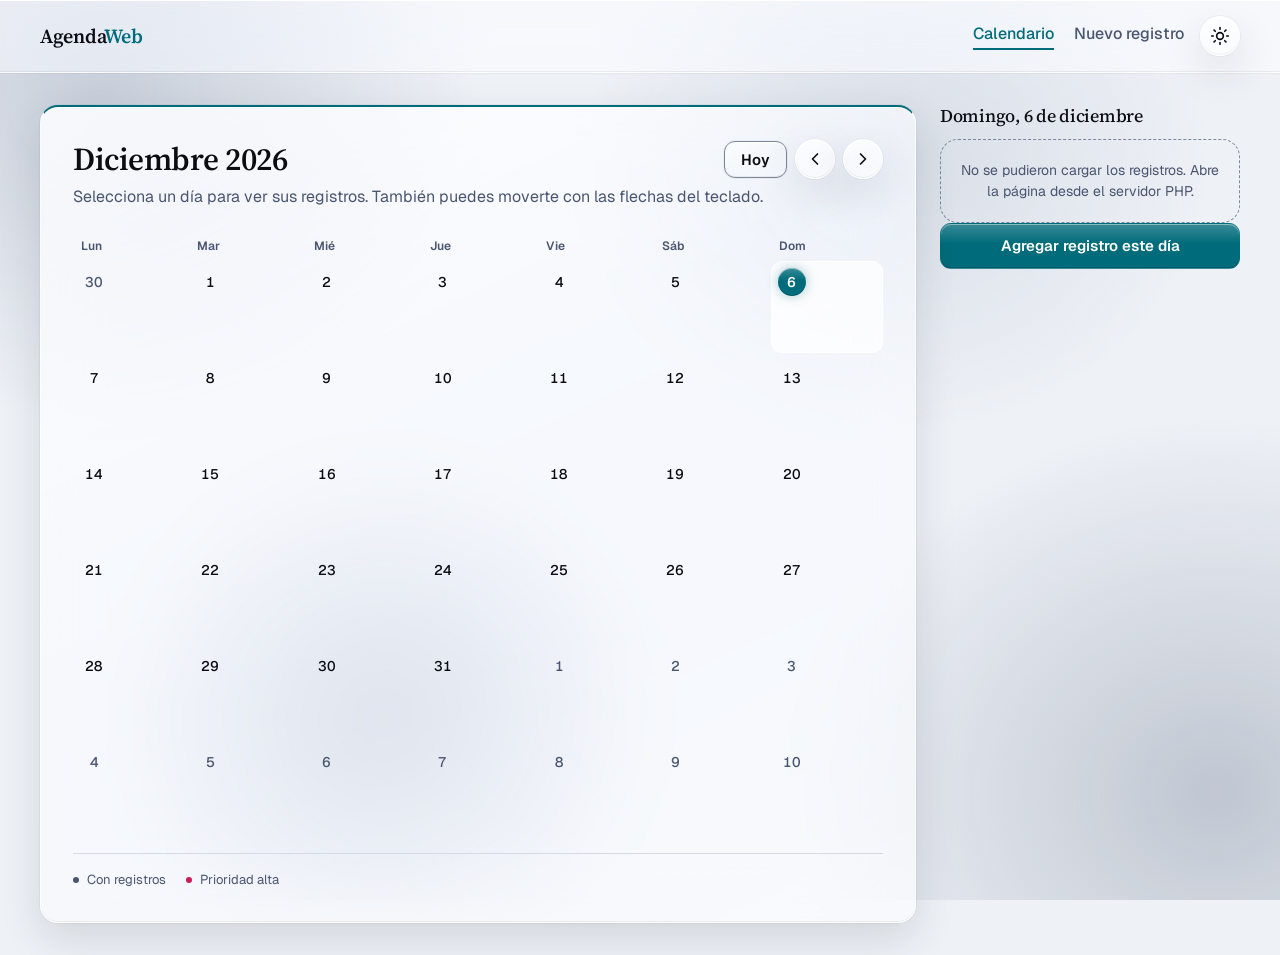
==== calendario.html @ ce6a3d3b "AgendaWeb: agenda de eventos y citas con PHP y MySQL - Formulario de registro con validación en el s" ====
<!DOCTYPE html>
<html lang="es">
<head>
  <meta charset="UTF-8">
  <meta name="viewport" content="width=device-width, initial-scale=1">
  <title>AgendaWeb · Calendario</title>

  <link rel="preconnect" href="https://fonts.googleapis.com">
  <link rel="preconnect" href="https://fonts.gstatic.com" crossorigin>
  <link href="https://fonts.googleapis.com/css2?family=Geist:wght@400;500;600&family=Source+Serif+4:opsz,wght@8..60,500;8..60,600&display=swap" rel="stylesheet">

  <link rel="stylesheet" href="css/styles.css">

  <!-- Aplica el tema guardado antes de pintar, para evitar un parpadeo -->
  <script>
    (function () {
      var tema = null;
      try { tema = localStorage.getItem("tema"); } catch (e) {}
      if (!tema) tema = matchMedia("(prefers-color-scheme: light)").matches ? "claro" : "oscuro";
      document.documentElement.dataset.tema = tema;
    })();
  </script>
  <script src="js/tema.js" defer></script>
  <script src="js/registros.js" defer></script>
  <script src="js/calendario.js" defer></script>
</head>
<body>

  <header class="barra">
    <a href="index.html" class="marca">Agenda<span>Web</span></a>
    <nav class="barra__nav">
      <a href="calendario.html" class="enlace enlace--activo" aria-current="page">Calendario</a>
      <a href="index.html" class="enlace">Nuevo registro</a>
    </nav>
    <button type="button" class="boton boton--icono" id="boton-tema"
            aria-label="Cambiar a modo claro" hidden>
      <svg class="icono-luna" viewBox="0 0 24 24" fill="none" stroke="currentColor"
           stroke-width="2" stroke-linecap="round" stroke-linejoin="round" aria-hidden="true">
        <path d="M21 12.8A9 9 0 1 1 11.2 3a7 7 0 0 0 9.8 9.8z"/>
      </svg>
      <svg class="icono-sol" viewBox="0 0 24 24" fill="none" stroke="currentColor"
           stroke-width="2" stroke-linecap="round" stroke-linejoin="round" aria-hidden="true">
        <circle cx="12" cy="12" r="4"/>
        <path d="M12 2v2M12 20v2M4.9 4.9l1.4 1.4M17.7 17.7l1.4 1.4M2 12h2M20 12h2M4.9 19.1l1.4-1.4M17.7 6.3l1.4-1.4"/>
      </svg>
    </button>
  </header>

  <main class="contenedor contenedor--ancho">

    <!-- Vista mensual -->
    <section class="tarjeta tarjeta--principal calendario">
      <div class="calendario__cabecera">
        <h1 class="titulo" id="calendario-mes" aria-live="polite">Calendario</h1>
        <div class="calendario__controles">
          <button type="button" class="boton boton--secundario" id="calendario-hoy">Hoy</button>
          <button type="button" class="boton boton--icono" id="calendario-anterior" aria-label="Mes anterior">
            <svg viewBox="0 0 24 24" fill="none" stroke="currentColor" stroke-width="2"
                 stroke-linecap="round" stroke-linejoin="round" aria-hidden="true">
              <path d="M15 18l-6-6 6-6"/>
            </svg>
          </button>
          <button type="button" class="boton boton--icono" id="calendario-siguiente" aria-label="Mes siguiente">
            <svg viewBox="0 0 24 24" fill="none" stroke="currentColor" stroke-width="2"
                 stroke-linecap="round" stroke-linejoin="round" aria-hidden="true">
              <path d="M9 18l6-6-6-6"/>
            </svg>
          </button>
        </div>
      </div>
      <p class="subtitulo">Selecciona un día para ver sus registros. También puedes moverte con las flechas del teclado.</p>

      <div class="calendario__semana" aria-hidden="true">
        <span>Lun</span><span>Mar</span><span>Mié</span><span>Jue</span><span>Vie</span><span>Sáb</span><span>Dom</span>
      </div>
      <div class="calendario__dias" id="calendario-dias" role="group" aria-labelledby="calendario-mes"></div>

      <div class="calendario__leyenda">
        <span><span class="dia__punto"></span> Con registros</span>
        <span><span class="dia__punto dia__punto--alta"></span> Prioridad alta</span>
      </div>
    </section>

    <!-- Detalle del día seleccionado -->
    <aside class="lateral">
      <h2 class="titulo titulo--chico" id="detalle-titulo">Día</h2>
      <div class="lista-registros" id="detalle-lista"></div>
      <a class="boton boton--primario boton--bloque" id="detalle-agregar" href="index.html">Agregar registro este día</a>
    </aside>

  </main>

</body>
</html>
---- css/styles.css ----
/* =========================================
   AgendaWeb · Brand "Pulso Neón"
   ========================================= */

:root {
  /* Paleta */
  --color-fondo: #0B0D12;
  --color-superficie: #151923;
  --color-texto: #E8ECF4;
  --color-texto-secundario: #9AA4B8;
  --color-acento: #00E5FF;
  --color-borde: #2A3142;

  /* Derivados */
  --color-texto-sobre-acento: #0B0D12;
  --color-borde-campo: #4A5570;          /* 3:1 para campos de formulario (WCAG) */
  --color-superficie-2: #1C2130;          /* hover / campos */
  --color-alerta: #FF5C8A;                /* prioridad alta */
  --sombra-neon: 0 0 12px rgba(0, 229, 255, 0.35);

  /* Liquid glass (solo transparencias de la paleta existente) */
  --vidrio-superficie: rgba(21, 25, 35, 0.45);      /* --color-superficie */
  --vidrio-superficie-2: rgba(28, 33, 48, 0.60);    /* --color-superficie-2 */
  --vidrio-campo: rgba(11, 13, 18, 0.50);           /* --color-fondo */
  --vidrio-borde: rgba(232, 236, 244, 0.14);        /* --color-texto */
  --vidrio-borde-hover: rgba(232, 236, 244, 0.26);
  --vidrio-desenfoque: blur(28px) saturate(180%);
  --vidrio-reflejo: linear-gradient(155deg, rgba(232, 236, 244, 0.13) 0%, rgba(232, 236, 244, 0.02) 38%,
                                            rgba(232, 236, 244, 0) 60%, rgba(232, 236, 244, 0.04) 100%);
  --vidrio-brillo: inset 0 1px 0 rgba(232, 236, 244, 0.18), inset 0 -1px 0 rgba(232, 236, 244, 0.05),
                   inset 1px 0 0 rgba(232, 236, 244, 0.05);
  --vidrio-hundido: inset 0 2px 4px rgba(0, 0, 0, 0.40);
  --sombra-vidrio: 0 16px 40px rgba(0, 0, 0, 0.45);
  --acento-reflejo: linear-gradient(180deg, rgba(232, 236, 244, 0.40), rgba(232, 236, 244, 0) 55%);
  --acento-brillo: inset 0 1px 0 rgba(232, 236, 244, 0.65), inset 0 -1px 0 rgba(11, 13, 18, 0.18);

  /* Luces ambientales detrás del vidrio (neutras) */
  --luz-1: rgba(154, 164, 184, 0.22);   /* --color-texto-secundario */
  --luz-2: rgba(74, 85, 112, 0.45);     /* --color-borde-campo */
  --luz-3: rgba(42, 49, 66, 0.80);      /* --color-borde */

  /* Tipografía */
  /* Serif editorial para títulos + grotesca moderna para interfaz (combinación tipo app de Claude) */
  --fuente-titulos: "Source Serif 4", Georgia, "Times New Roman", serif;
  --fuente-cuerpo: "Geist", system-ui, -apple-system, "Segoe UI", sans-serif;

  /* Forma y espacio */
  --radio: 18px;
  --radio-chico: 11px;
  --radio-interno: calc(var(--radio-chico) - 3px);   /* concéntrico con el padding de 3px del selector */
  --espacio: 1rem;
  --transicion: 150ms ease;

  /* Movimiento (estilo Apple) */
  --curva-apple: cubic-bezier(0.32, 0.72, 0, 1);       /* desaceleración larga, sin rebote */
  --curva-resorte: cubic-bezier(0.34, 1.3, 0.64, 1);   /* respaldo si no hay linear() */
  --duracion-resorte: 550ms;
  --duracion-entrada: 800ms;

  color-scheme: dark;
}

/* Resorte real (amortiguado, ~8% de rebote) donde el navegador soporta linear() */
@supports (transition-timing-function: linear(0, 1)) {
  :root {
    --curva-resorte: linear(0, 0.041, 0.143, 0.279, 0.428, 0.574, 0.706, 0.82, 0.911, 0.981,
                            1.03, 1.061, 1.078, 1.083, 1.081, 1.073, 1.061, 1.049, 1.037, 1.026,
                            1.016, 1.008, 1.002, 0.998, 0.995, 0.994, 0.993, 0.993, 0.994, 0.995,
                            0.996, 0.997, 0.998, 0.999, 0.999, 1, 1);
  }
}

/* ---------- Modo claro ---------- */
/* Misma marca: el acento conserva el tono cian, oscurecido para cumplir AA sobre fondo claro */
:root[data-tema="claro"] {
  --color-fondo: #EEF1F6;
  --color-superficie: #FFFFFF;
  --color-texto: #0B0D12;                 /* 17.2:1 sobre fondo */
  --color-texto-secundario: #4A5570;      /* 6.6:1 sobre fondo */
  --color-acento: #006B7A;                /* 5.5:1 sobre fondo, 6.2:1 sobre blanco */
  --color-borde: #D5DBE5;

  --color-texto-sobre-acento: #FFFFFF;    /* 6.2:1 sobre acento */
  --color-borde-campo: #7C879C;           /* 3.6:1 sobre blanco */
  --color-superficie-2: #F4F6FA;
  --color-alerta: #C81E54;                /* 4.9:1 sobre fondo */
  --sombra-neon: 0 0 12px rgba(0, 107, 122, 0.35);

  --vidrio-superficie: rgba(255, 255, 255, 0.50);
  --vidrio-superficie-2: rgba(255, 255, 255, 0.72);
  --vidrio-campo: rgba(255, 255, 255, 0.60);
  --vidrio-borde: rgba(255, 255, 255, 0.75);
  --vidrio-borde-hover: rgba(255, 255, 255, 1);
  --vidrio-reflejo: linear-gradient(155deg, rgba(255, 255, 255, 0.70) 0%, rgba(255, 255, 255, 0.10) 38%,
                                            rgba(255, 255, 255, 0) 60%, rgba(255, 255, 255, 0.25) 100%);
  --vidrio-brillo: inset 0 1px 0 rgba(255, 255, 255, 0.95), inset 0 -1px 0 rgba(11, 13, 18, 0.06),
                   0 0 0 1px rgba(11, 13, 18, 0.04);
  --vidrio-hundido: inset 0 2px 4px rgba(11, 13, 18, 0.08);
  --sombra-vidrio: 0 16px 40px rgba(42, 49, 66, 0.14);
  --acento-reflejo: linear-gradient(180deg, rgba(255, 255, 255, 0.22), rgba(255, 255, 255, 0) 45%);
  --acento-brillo: inset 0 1px 0 rgba(255, 255, 255, 0.40), inset 0 -1px 0 rgba(11, 13, 18, 0.20);

  --luz-1: rgba(154, 164, 184, 0.45);
  --luz-2: rgba(124, 135, 156, 0.40);
  --luz-3: rgba(213, 219, 229, 0.90);

  color-scheme: light;
}

/* ---------- Base ---------- */
*,
*::before,
*::after { box-sizing: border-box; }

body {
  margin: 0;
  min-height: 100vh;
  background: var(--color-fondo);
  color: var(--color-texto);
  font-family: var(--fuente-cuerpo);
  font-size: 1rem;
  line-height: 1.5;
  -webkit-font-smoothing: antialiased;
}

/* Luces ambientales neutras detrás del vidrio (sin cian: no es decoración accionable) */
body::before {
  content: "";
  position: fixed;
  inset: 0;
  z-index: -1;
  pointer-events: none;
  background:
    radial-gradient(45vw 40vw at 8% 10%, var(--luz-1), transparent 65%),
    radial-gradient(50vw 45vw at 95% 88%, var(--luz-2), transparent 65%),
    radial-gradient(35vw 30vw at 70% 18%, var(--luz-3), transparent 70%),
    radial-gradient(30vw 30vw at 30% 80%, var(--luz-2), transparent 70%);
}

h1, h2, h3 {
  font-family: var(--fuente-titulos);
  letter-spacing: -0.015em;
  margin: 0;
  line-height: 1.2;
}

/* ---------- Barra superior ---------- */
.barra {
  display: flex;
  align-items: center;
  justify-content: space-between;
  gap: var(--espacio);
  padding: 1rem clamp(1rem, 4vw, 2.5rem);
  border-bottom: 1px solid var(--vidrio-borde);
  position: sticky;
  top: 0;
  z-index: 10;
  background: var(--vidrio-superficie);
  -webkit-backdrop-filter: var(--vidrio-desenfoque);
  backdrop-filter: var(--vidrio-desenfoque);
  box-shadow: var(--vidrio-brillo);
}

.marca {
  font-family: var(--fuente-titulos);
  font-weight: 600;
  letter-spacing: -0.015em;
  font-size: 1.25rem;
  color: var(--color-texto);
  text-decoration: none;
}
.marca span { color: var(--color-acento); }

.barra__nav { display: flex; gap: 1.25rem; margin-left: auto; }

.enlace {
  color: var(--color-texto-secundario);
  text-decoration: none;
  font-weight: 500;
  padding-bottom: 2px;
  border-bottom: 2px solid transparent;
  transition: color var(--transicion), border-color var(--transicion);
}
.enlace:hover { color: var(--color-texto); }
.enlace--activo {
  color: var(--color-acento);
  border-bottom-color: var(--color-acento);
}

/* ---------- Layout ---------- */
.contenedor {
  display: grid;
  grid-template-columns: minmax(0, 1fr) 300px;
  gap: 1.5rem;
  max-width: 1100px;
  margin: 0 auto;
  padding: 2rem clamp(1rem, 4vw, 2.5rem);
  align-items: start;
}

/* Páginas que necesitan más ancho (calendario) */
.contenedor--ancho { max-width: 1320px; }

/* ---------- Tarjetas ---------- */
.tarjeta {
  background: var(--vidrio-reflejo), var(--vidrio-superficie);
  border: 1px solid var(--vidrio-borde);
  border-radius: var(--radio);
  padding: 1.25rem;
  -webkit-backdrop-filter: var(--vidrio-desenfoque);
  backdrop-filter: var(--vidrio-desenfoque);
  box-shadow: var(--vidrio-brillo), var(--sombra-vidrio);
}

.tarjeta--principal {
  padding: clamp(1.25rem, 3vw, 2rem);
  border-top: 2px solid var(--color-acento);   /* el único "brillo" de la tarjeta */
}

.tarjeta--registro {
  display: flex;
  gap: 1rem;
  align-items: flex-start;
  margin-bottom: 0.75rem;
  transition: border-color var(--transicion), background var(--transicion),
              transform var(--duracion-resorte) var(--curva-resorte);
}
.tarjeta--registro:hover {
  border-color: var(--vidrio-borde-hover);
  background: var(--vidrio-reflejo), var(--vidrio-superficie-2);
  transform: translateY(-3px);
}
.tarjeta--registro:active { transform: translateY(-1px) scale(0.985); }

.tarjeta--vacia {
  background: transparent;
  border-style: dashed;
  border-color: var(--color-borde-campo);
  box-shadow: none;
  -webkit-backdrop-filter: none;
  backdrop-filter: none;
  text-align: center;
  color: var(--color-texto-secundario);
  font-size: 0.875rem;
}
.tarjeta--vacia p { margin: 0; }

/* ---------- Títulos ---------- */
.titulo { font-size: clamp(1.625rem, 3vw, 2rem); font-weight: 600; }
.titulo--chico { font-size: 1.125rem; font-weight: 500; margin-bottom: 0.75rem; }

.subtitulo {
  margin: 0.375rem 0 1.75rem;
  color: var(--color-texto-secundario);
}

/* ---------- Formulario ---------- */
.formulario { display: grid; gap: 1.25rem; }

.fila {
  display: grid;
  grid-template-columns: 2fr 1fr 1fr;
  gap: 1rem;
}
.fila--2 { grid-template-columns: 1fr 1fr; }

.campo {
  display: flex;
  flex-direction: column;
  gap: 0.375rem;
  min-width: 0;
  margin: 0;
  padding: 0;
  border: 0;
}

.etiqueta {
  font-size: 0.875rem;
  font-weight: 600;
  color: var(--color-texto);
  padding: 0;
  margin-bottom: 0.375rem;
}
fieldset .etiqueta { margin-bottom: 0.5rem; }

.opcional { font-weight: 400; color: var(--color-texto-secundario); }

.entrada {
  width: 100%;
  font: inherit;
  color: var(--color-texto);
  background: var(--vidrio-campo);
  border: 1px solid var(--color-borde-campo);
  border-radius: var(--radio-chico);
  box-shadow: var(--vidrio-hundido);
  padding: 0.625rem 0.75rem;
  transition: border-color var(--transicion), box-shadow var(--transicion);
}
.entrada::placeholder { color: var(--color-texto-secundario); opacity: 0.8; }
.entrada:hover { border-color: var(--color-texto-secundario); }
.entrada:focus {
  outline: none;
  border-color: var(--color-acento);
  box-shadow: var(--sombra-neon);
}
.entrada--area { resize: vertical; min-height: 6rem; }

select.entrada {
  appearance: none;
  padding-right: 2.25rem;
  background-image: url("data:image/svg+xml,%3Csvg xmlns='http://www.w3.org/2000/svg' width='12' height='8' viewBox='0 0 12 8'%3E%3Cpath d='M1 1l5 5 5-5' fill='none' stroke='%239AA4B8' stroke-width='1.5'/%3E%3C/svg%3E");
  background-repeat: no-repeat;
  background-position: right 0.875rem center;
}
:root[data-tema="claro"] select.entrada {
  background-image: url("data:image/svg+xml,%3Csvg xmlns='http://www.w3.org/2000/svg' width='12' height='8' viewBox='0 0 12 8'%3E%3Cpath d='M1 1l5 5 5-5' fill='none' stroke='%234A5570' stroke-width='1.5'/%3E%3C/svg%3E");
}

/* Campo inválido tras interactuar, o rechazado por guardar.php */
.entrada:user-invalid,
.entrada[aria-invalid="true"] { border-color: var(--color-alerta); }

.entrada:disabled {
  opacity: 0.45;
  cursor: not-allowed;
}

/* Mensaje de error bajo un campo */
.campo__error {
  margin: 0.125rem 0 0;
  font-size: 0.8125rem;
  color: var(--color-alerta);
}

/* Aviso tras enviar el formulario */
.aviso {
  display: flex;
  flex-wrap: wrap;
  align-items: center;
  justify-content: space-between;
  gap: 0.5rem 1rem;
  padding: 0.75rem 1rem;
  font-size: 0.9375rem;
  background: var(--vidrio-reflejo), var(--vidrio-superficie-2);
  border: 1px solid var(--vidrio-borde-hover);
  border-radius: var(--radio-chico);
  box-shadow: var(--vidrio-brillo);
  animation: aparecer 450ms var(--curva-apple);
}
.aviso[hidden] { display: none; }
.aviso--error {
  color: var(--color-alerta);
  border-color: rgba(255, 92, 138, 0.4);
}

/* ---------- Selector segmentado (radios) ---------- */
.selector {
  display: grid;
  grid-template-columns: repeat(2, 1fr);
  background: var(--vidrio-campo);
  box-shadow: var(--vidrio-hundido);
  border: 1px solid var(--color-borde-campo);
  border-radius: var(--radio-chico);
  padding: 3px;
  gap: 3px;
  max-width: 320px;
  position: relative;
}
.selector--3 { grid-template-columns: repeat(3, 1fr); max-width: 420px; }

.selector input {
  position: absolute;
  opacity: 0;
  pointer-events: none;
}
.selector label {
  text-align: center;
  padding: 0.5rem 0.75rem;
  border-radius: var(--radio-interno);
  font-weight: 500;
  font-size: 0.9375rem;
  color: var(--color-texto-secundario);
  cursor: pointer;
  position: relative;
  z-index: 1;
  outline: 2px solid transparent;
  outline-offset: 6px;
  transition: background var(--transicion), color 250ms var(--curva-apple),
              outline-offset 400ms var(--curva-resorte), outline-color var(--transicion);
}
.selector input:not(:checked) + label:hover { color: var(--color-texto); background: var(--color-superficie-2); }
.selector input:checked + label {
  background: var(--acento-reflejo), var(--color-acento);
  color: var(--color-texto-sobre-acento);
  box-shadow: var(--acento-brillo), var(--sombra-neon);
}
.selector input:focus-visible + label {
  outline-color: var(--color-acento);
  outline-offset: 2px;
}

/* ---------- Casilla ---------- */
.casilla {
  display: inline-flex;
  align-items: center;
  gap: 0.625rem;
  cursor: pointer;
  width: fit-content;
}
.casilla input {
  width: 1.125rem;
  height: 1.125rem;
  accent-color: var(--color-acento);
  cursor: pointer;
}

/* ---------- Botones ---------- */
.acciones {
  display: flex;
  justify-content: flex-end;
  gap: 0.75rem;
  padding-top: 1.25rem;
  border-top: 1px solid var(--color-borde);
}

.boton {
  display: inline-flex;
  align-items: center;
  justify-content: center;
  text-decoration: none;   /* también se usa en enlaces <a> */
  font-family: var(--fuente-cuerpo);
  font-size: 0.9375rem;
  font-weight: 600;
  padding: 0.6875rem 1.25rem;
  border-radius: var(--radio-chico);
  border: 1px solid transparent;
  cursor: pointer;
  outline: 2px solid transparent;
  outline-offset: 8px;
  transition: background var(--transicion), box-shadow 250ms var(--curva-apple),
              border-color var(--transicion), color var(--transicion),
              transform var(--duracion-resorte) var(--curva-resorte),
              outline-offset 400ms var(--curva-resorte), outline-color var(--transicion);
}
.boton:focus-visible {
  outline-color: var(--color-acento);
  outline-offset: 3px;
}
/* Al presionar se hunde rápido y regresa con resorte al soltar */
.boton:active { transform: scale(0.96); transition-duration: 150ms, 250ms, 150ms, 150ms, 120ms, 400ms, 150ms; }

.boton--primario {
  background: var(--acento-reflejo), var(--color-acento);
  color: var(--color-texto-sobre-acento);
  box-shadow: var(--acento-brillo);
}
.boton--primario:hover { box-shadow: var(--acento-brillo), var(--sombra-neon); }

.boton--secundario {
  background: var(--vidrio-reflejo), rgba(232, 236, 244, 0.04);
  color: var(--color-texto);
  border-color: var(--color-borde-campo);
  box-shadow: var(--vidrio-brillo);
  -webkit-backdrop-filter: var(--vidrio-desenfoque);
  backdrop-filter: var(--vidrio-desenfoque);
}
.boton--secundario:hover {
  border-color: var(--color-texto-secundario);
  background: var(--vidrio-reflejo), var(--vidrio-superficie-2);
}

/* Botón de solo ícono (cambio de tema) */
.boton--icono {
  display: inline-grid;
  place-items: center;
  width: 2.5rem;
  height: 2.5rem;
  padding: 0;
  border-radius: 999px;
  color: var(--color-texto);
  background: var(--vidrio-reflejo), var(--vidrio-superficie);
  border-color: var(--vidrio-borde);
  box-shadow: var(--vidrio-brillo), var(--sombra-vidrio);
  -webkit-backdrop-filter: var(--vidrio-desenfoque);
  backdrop-filter: var(--vidrio-desenfoque);
}
.boton--icono:hover {
  border-color: var(--vidrio-borde-hover);
  background: var(--vidrio-reflejo), var(--vidrio-superficie-2);
}
.boton[hidden] { display: none; }
.boton--icono svg {
  grid-area: 1 / 1;
  width: 1.25rem;
  height: 1.25rem;
  transition: transform 700ms var(--curva-resorte), opacity 300ms var(--curva-apple);
}
.boton--icono:active { transform: scale(0.9); }
/* Luna y sol giran uno sobre otro al cambiar de tema */
.boton--icono .icono-sol { opacity: 0; transform: rotate(-90deg) scale(0.4); }
:root[data-tema="claro"] .boton--icono .icono-sol { opacity: 1; transform: none; }
:root[data-tema="claro"] .boton--icono .icono-luna { opacity: 0; transform: rotate(90deg) scale(0.4); }

/* ---------- Registro (tarjeta de lista) ---------- */
.registro__hora {
  display: flex;
  flex-direction: column;
  align-items: center;
  min-width: 3rem;
  padding: 0.375rem 0.5rem;
  background: var(--vidrio-campo);
  border: 1px solid var(--vidrio-borde);
  border-radius: var(--radio-chico);
  box-shadow: var(--vidrio-hundido);
}
.registro__dia {
  font-family: var(--fuente-titulos);
  font-size: 1.375rem;
  font-weight: 600;
  line-height: 1;
  color: var(--color-acento);
}
.registro__mes { font-size: 0.75rem; color: var(--color-texto-secundario); }

.registro__info { min-width: 0; }
.registro__titulo { font-size: 1rem; font-weight: 500; }
.registro__meta {
  margin: 0.25rem 0 0.5rem;
  font-size: 0.875rem;
  color: var(--color-texto-secundario);
}

/* ---------- Insignias ---------- */
.insignia {
  display: inline-block;
  font-size: 0.75rem;
  font-weight: 600;
  padding: 0.125rem 0.5rem;
  border-radius: 999px;
  color: var(--color-acento);
  border: 1px solid rgba(0, 229, 255, 0.4);
  background: rgba(0, 229, 255, 0.08);
}
.insignia--alta {
  color: var(--color-alerta);
  border-color: rgba(255, 92, 138, 0.4);
  background: rgba(255, 92, 138, 0.08);
}

/* Botón a todo el ancho de su contenedor */
.boton--bloque { width: 100%; }

/* Botón pequeño (acciones dentro de una tarjeta) */
.boton--chico { padding: 0.375rem 0.75rem; font-size: 0.8125rem; }

/* Acción destructiva (eliminar): usa el color de alerta, nunca el cian */
.boton--peligro {
  background: transparent;
  color: var(--color-alerta);
  border-color: rgba(255, 92, 138, 0.45);
}
.boton--peligro:hover {
  background: rgba(255, 92, 138, 0.1);
  border-color: var(--color-alerta);
}
/* En el formulario, "Eliminar" se separa a la izquierda de Deshacer / Guardar */
.acciones .boton--peligro { margin-right: auto; }

/* ---------- Registro: acciones Editar / Eliminar ---------- */
.registro__acciones {
  display: flex;
  flex-wrap: wrap;
  gap: 0.5rem;
  margin-top: 0.75rem;
}

/* ---------- Diálogo de confirmación ---------- */
.dialogo {
  width: min(26rem, calc(100% - 2rem));
  padding: 1.5rem;
  color: var(--color-texto);
  background: var(--vidrio-reflejo), var(--vidrio-superficie-2);
  border: 1px solid var(--vidrio-borde-hover);
  border-radius: var(--radio);
  box-shadow: var(--vidrio-brillo), var(--sombra-vidrio);
  -webkit-backdrop-filter: var(--vidrio-desenfoque);
  backdrop-filter: var(--vidrio-desenfoque);
}
.dialogo::backdrop {
  background: rgba(11, 13, 18, 0.45);
  -webkit-backdrop-filter: blur(4px);
  backdrop-filter: blur(4px);
}
.dialogo__titulo { font-size: 1.25rem; font-weight: 600; }
.dialogo__texto { margin: 0.5rem 0 1.5rem; color: var(--color-texto-secundario); }
.dialogo__acciones { display: flex; justify-content: flex-end; gap: 0.75rem; }

/* ---------- Calendario (vista mensual) ---------- */
.calendario { container: calendario / inline-size; }

.calendario__cabecera {
  display: flex;
  align-items: center;
  justify-content: space-between;
  gap: 1rem;
  flex-wrap: wrap;
}
.calendario__controles { display: flex; align-items: center; gap: 0.5rem; }
.calendario__controles .boton--secundario { padding: 0.5rem 1rem; }

.calendario__semana,
.calendario__dias {
  display: grid;
  grid-template-columns: repeat(7, minmax(0, 1fr));
  gap: 4px;
}
.calendario__semana {
  margin-bottom: 0.375rem;
  font-size: 0.75rem;
  font-weight: 600;
  color: var(--color-texto-secundario);
}
.calendario__semana span { padding: 0 0.5rem; }

.calendario__leyenda {
  display: flex;
  flex-wrap: wrap;
  gap: 0.5rem 1.25rem;
  margin-top: 1.25rem;
  padding-top: 1rem;
  border-top: 1px solid var(--color-borde);
  font-size: 0.8125rem;
  color: var(--color-texto-secundario);
}
.calendario__leyenda > span { display: inline-flex; align-items: center; gap: 0.5rem; }

/* Cada día es un botón */
.dia {
  display: flex;
  flex-direction: column;
  align-items: stretch;
  gap: 3px;
  min-width: 0;
  min-height: 5.75rem;
  padding: 0.375rem;
  font: inherit;
  text-align: left;
  color: var(--color-texto);
  background: transparent;
  border: 1px solid transparent;
  border-radius: var(--radio-chico);
  cursor: pointer;
  outline: 2px solid transparent;
  outline-offset: 6px;
  transition: background var(--transicion), border-color var(--transicion),
              transform var(--duracion-resorte) var(--curva-resorte),
              outline-offset 400ms var(--curva-resorte), outline-color var(--transicion);
}
.dia:hover { background: var(--vidrio-superficie-2); border-color: var(--vidrio-borde); }
.dia:active { transform: scale(0.95); transition-duration: 150ms, 150ms, 120ms, 400ms, 150ms; }
.dia:focus-visible { outline-color: var(--color-acento); outline-offset: 1px; }
.dia--fuera { color: var(--color-texto-secundario); }

.dia__numero {
  display: grid;
  place-items: center;
  flex-shrink: 0;
  width: 1.75rem;
  height: 1.75rem;
  border-radius: 999px;
  font-size: 0.875rem;
  font-weight: 500;
  font-variant-numeric: tabular-nums;
  transition: background 250ms var(--curva-apple), color 250ms var(--curva-apple),
              transform var(--duracion-resorte) var(--curva-resorte);
}
/* Hoy: anillo neutro. El cian queda solo para la selección */
.dia--hoy .dia__numero {
  font-weight: 600;
  box-shadow: inset 0 0 0 1.5px var(--color-texto);
}
.dia[aria-pressed="true"] {
  background: var(--vidrio-superficie-2);
  border-color: var(--vidrio-borde-hover);
}
.dia[aria-pressed="true"] .dia__numero {
  background: var(--acento-reflejo), var(--color-acento);
  color: var(--color-texto-sobre-acento);
  box-shadow: var(--acento-brillo), var(--sombra-neon);
  font-weight: 600;
  animation: rebote 450ms var(--curva-resorte);
}

/* Registros dentro de la celda (escritorio) */
.dia__evento {
  display: block;
  overflow: hidden;
  white-space: nowrap;
  text-overflow: ellipsis;
  padding: 1px 6px;
  font-size: 0.75rem;
  line-height: 1.35;
  color: var(--color-texto);
  background: var(--vidrio-campo);
  border: 1px solid var(--vidrio-borde);
  border-radius: var(--radio-interno);
}
.dia__evento--alta {
  color: var(--color-alerta);
  border-color: rgba(255, 92, 138, 0.4);
}
.dia__mas {
  padding: 0 6px;
  font-size: 0.75rem;
  color: var(--color-texto-secundario);
}

/* Puntos (móvil y leyenda) */
.dia__puntos { display: none; gap: 3px; justify-content: center; }
.dia__punto {
  display: inline-block;
  width: 6px;
  height: 6px;
  border-radius: 999px;
  background: var(--color-texto-secundario);
}
.dia__punto--alta { background: var(--color-alerta); }

/* =========================================
   Animaciones
   ========================================= */

/* ---------- Selector con píldora deslizante (como el segmented control de iOS) ---------- */
@supports selector(:has(*)) {
  .selector::before {
    content: "";
    position: absolute;
    top: 3px;
    bottom: 3px;
    left: 3px;
    width: calc((100% - 9px) / 2);
    border-radius: var(--radio-interno);
    background: var(--acento-reflejo), var(--color-acento);
    box-shadow: var(--acento-brillo), var(--sombra-neon);
    transition: transform var(--duracion-resorte) var(--curva-resorte),
                scale 300ms var(--curva-apple);
  }
  .selector--3::before { width: calc((100% - 12px) / 3); }

  .selector:has(input:nth-of-type(2):checked)::before { transform: translateX(calc(100% + 3px)); }
  .selector:has(input:nth-of-type(3):checked)::before { transform: translateX(calc(200% + 6px)); }
  .selector:not(:has(input:checked))::before { opacity: 0; }
  .selector:active::before { scale: 0.96; }

  /* La píldora reemplaza el fondo de la opción marcada */
  .selector input:checked + label {
    background: none;
    box-shadow: none;
  }
}

/* ---------- Entrada escalonada al cargar ---------- */
@keyframes aparecer {
  from {
    opacity: 0;
    transform: translateY(18px) scale(0.985);
    filter: blur(6px);
  }
  to {
    opacity: 1;
    transform: none;
    filter: none;
  }
}
@keyframes bajar {
  from { opacity: 0; transform: translateY(-100%); }
}

.barra { animation: bajar 700ms var(--curva-apple) backwards; }

.tarjeta--principal { animation: aparecer var(--duracion-entrada) var(--curva-apple) 60ms backwards; }

.tarjeta--principal > .titulo,
.tarjeta--principal > .subtitulo,
.formulario > *,
.lateral > * {
  animation: aparecer 700ms var(--curva-apple) backwards;
  animation-delay: calc(var(--retraso-base, 140ms) + var(--orden, 0) * 45ms);
}
.lateral > * { --retraso-base: 260ms; }

.tarjeta--principal > .subtitulo { --orden: 1; }
.formulario > :nth-child(1) { --orden: 2; }
.formulario > :nth-child(2) { --orden: 3; }
.formulario > :nth-child(3) { --orden: 4; }
.formulario > :nth-child(4) { --orden: 5; }
.formulario > :nth-child(5) { --orden: 6; }
.formulario > :nth-child(6) { --orden: 7; }
.formulario > :nth-child(7) { --orden: 8; }
.formulario > :nth-child(8) { --orden: 9; }
.formulario > :nth-child(9) { --orden: 10; }
.formulario > :nth-child(10) { --orden: 11; }
.formulario > :nth-child(11) { --orden: 12; }

/* Diálogo: aparece con un pequeño resorte, como las alertas de iOS */
@keyframes dialogo-entrar {
  from { opacity: 0; transform: scale(0.94); }
}
.dialogo[open] { animation: dialogo-entrar 380ms var(--curva-resorte); }

/* El aviso aparece cuando responde guardar.php: sin el retraso de la entrada de la página */
.formulario > .aviso { animation: aparecer 450ms var(--curva-apple); }
.lateral > :nth-child(2) { --orden: 1; }
.lateral > :nth-child(3) { --orden: 2; }
.lateral > :nth-child(4) { --orden: 3; }
.lateral > :nth-child(5) { --orden: 4; }

/* ---------- Casilla: pequeño rebote al marcar ---------- */
@keyframes rebote {
  from { scale: 0.6; }
  to { scale: 1; }
}
.casilla input:checked { animation: rebote 450ms var(--curva-resorte); }

/* ---------- Calendario: el mes entra deslizándose en la dirección del cambio ---------- */
@keyframes mes-siguiente {
  from { opacity: 0; transform: translateX(32px); filter: blur(4px); }
}
@keyframes mes-anterior {
  from { opacity: 0; transform: translateX(-32px); filter: blur(4px); }
}
.calendario__dias--siguiente { animation: mes-siguiente 480ms var(--curva-apple); }
.calendario__dias--anterior { animation: mes-anterior 480ms var(--curva-apple); }

/* Registros del día seleccionado: aparecen escalonados */
.lista-registros > * {
  animation: aparecer 450ms var(--curva-apple) backwards;
  animation-delay: calc(var(--orden, 0) * 50ms);
}

/* ---------- Barra: se vuelve más sólida al hacer scroll ---------- */
@keyframes compactar {
  to {
    background: var(--vidrio-superficie-2);
    box-shadow: var(--vidrio-brillo), var(--sombra-vidrio);
  }
}
@supports (animation-timeline: scroll()) {
  .barra {
    animation: bajar 700ms var(--curva-apple) backwards, compactar linear both;
    animation-timeline: auto, scroll();
    animation-range: normal, 0 120px;
  }
}

/* ---------- Cambio de tema: revelado circular (View Transitions) ---------- */
::view-transition-old(root),
::view-transition-new(root) {
  animation: none;
  mix-blend-mode: normal;
}

/* ---------- Responsive ---------- */
@media (max-width: 860px) {
  .contenedor { grid-template-columns: 1fr; }
}

@media (max-width: 560px) {
  .fila,
  .fila--2 { grid-template-columns: 1fr; }
  .barra__nav { gap: 0.875rem; font-size: 0.875rem; }
  .acciones { flex-direction: column-reverse; }
  .acciones .boton { width: 100%; }
  .selector, .selector--3 { max-width: none; }
}

/* Calendario compacto (número + puntos) cuando las celdas no caben con títulos.
   Depende del ancho real del calendario, no de la ventana. */
@container calendario (max-width: 640px) {
  .calendario__semana,
  .calendario__dias { gap: 2px; }
  .calendario__semana span { padding: 0; text-align: center; }
  .dia {
    align-items: center;
    min-height: 3.25rem;
    padding: 0.25rem 0;
  }
  .dia__evento,
  .dia__mas { display: none; }
  .dia__puntos { display: flex; }
}

/* ---------- Movimiento reducido ---------- */
@media (prefers-reduced-motion: reduce) {
  *,
  *::before,
  *::after {
    transition: none !important;
    animation: none !important;
  }
  .tarjeta--registro:hover,
  .tarjeta--registro:active { transform: none; }
}

/* ---------- Sin vidrio: transparencia reducida o navegador sin soporte ---------- */
@media (prefers-reduced-transparency: reduce) {
  :root,
  :root[data-tema="claro"] {
    --vidrio-superficie: var(--color-superficie);
    --vidrio-superficie-2: var(--color-superficie-2);
    --vidrio-campo: var(--color-fondo);
    --vidrio-desenfoque: none;
  }
  body::before { display: none; }
}

@supports not ((backdrop-filter: blur(1px)) or (-webkit-backdrop-filter: blur(1px))) {
  :root,
  :root[data-tema="claro"] {
    --vidrio-superficie: var(--color-superficie);
    --vidrio-superficie-2: var(--color-superficie-2);
    --vidrio-campo: var(--color-fondo);
  }
}
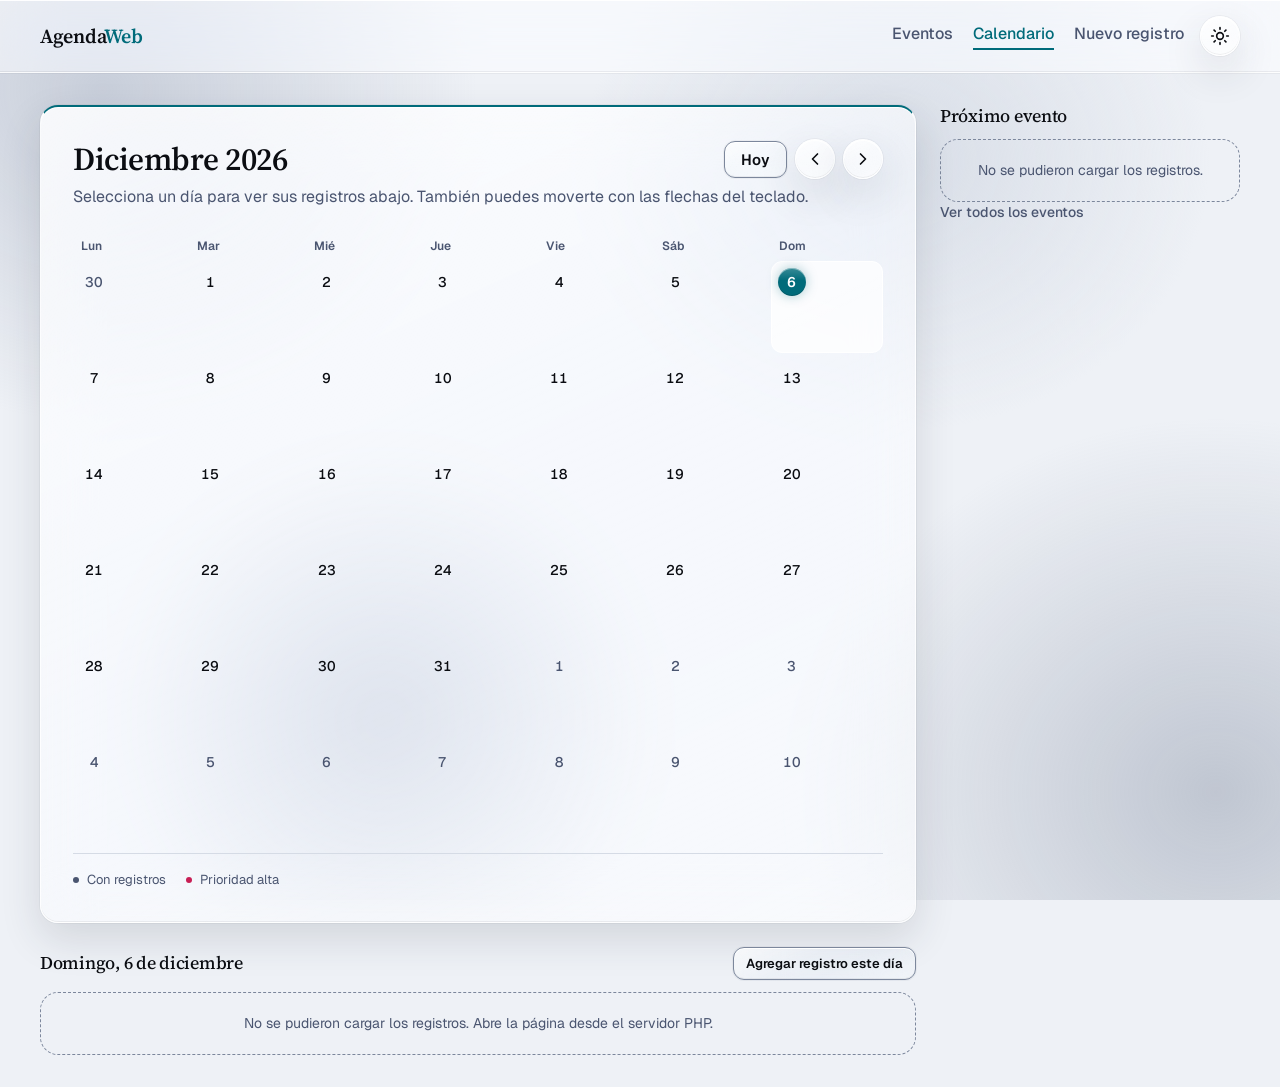
==== commit 33d1b525: "Página Eventos como inicio y próximo evento en el calendario - index.php ahora es "Eventos": todos l" ====
--- a/calendario.html
+++ b/calendario.html
@@ -27,10 +27,11 @@
 <body>
 
   <header class="barra">
-    <a href="index.html" class="marca">Agenda<span>Web</span></a>
+    <a href="index.php" class="marca">Agenda<span>Web</span></a>
     <nav class="barra__nav">
+      <a href="index.php" class="enlace">Eventos</a>
       <a href="calendario.html" class="enlace enlace--activo" aria-current="page">Calendario</a>
-      <a href="index.html" class="enlace">Nuevo registro</a>
+      <a href="registrar.php" class="enlace">Nuevo registro</a>
     </nav>
     <button type="button" class="boton boton--icono" id="boton-tema"
             aria-label="Cambiar a modo claro" hidden>
@@ -48,44 +49,61 @@
 
   <main class="contenedor contenedor--ancho">
 
-    <!-- Vista mensual -->
-    <section class="tarjeta tarjeta--principal calendario">
-      <div class="calendario__cabecera">
-        <h1 class="titulo" id="calendario-mes" aria-live="polite">Calendario</h1>
-        <div class="calendario__controles">
-          <button type="button" class="boton boton--secundario" id="calendario-hoy">Hoy</button>
-          <button type="button" class="boton boton--icono" id="calendario-anterior" aria-label="Mes anterior">
-            <svg viewBox="0 0 24 24" fill="none" stroke="currentColor" stroke-width="2"
-                 stroke-linecap="round" stroke-linejoin="round" aria-hidden="true">
-              <path d="M15 18l-6-6 6-6"/>
-            </svg>
-          </button>
-          <button type="button" class="boton boton--icono" id="calendario-siguiente" aria-label="Mes siguiente">
-            <svg viewBox="0 0 24 24" fill="none" stroke="currentColor" stroke-width="2"
-                 stroke-linecap="round" stroke-linejoin="round" aria-hidden="true">
-              <path d="M9 18l6-6-6-6"/>
-            </svg>
-          </button>
+    <div class="contenedor__columna">
+
+      <!-- Vista mensual -->
+      <section class="tarjeta tarjeta--principal calendario">
+        <div class="calendario__cabecera">
+          <h1 class="titulo" id="calendario-mes" aria-live="polite">Calendario</h1>
+          <div class="calendario__controles">
+            <button type="button" class="boton boton--secundario" id="calendario-hoy">Hoy</button>
+            <button type="button" class="boton boton--icono" id="calendario-anterior" aria-label="Mes anterior">
+              <svg viewBox="0 0 24 24" fill="none" stroke="currentColor" stroke-width="2"
+                   stroke-linecap="round" stroke-linejoin="round" aria-hidden="true">
+                <path d="M15 18l-6-6 6-6"/>
+              </svg>
+            </button>
+            <button type="button" class="boton boton--icono" id="calendario-siguiente" aria-label="Mes siguiente">
+              <svg viewBox="0 0 24 24" fill="none" stroke="currentColor" stroke-width="2"
+                   stroke-linecap="round" stroke-linejoin="round" aria-hidden="true">
+                <path d="M9 18l6-6-6-6"/>
+              </svg>
+            </button>
+          </div>
         </div>
+        <p class="subtitulo">Selecciona un día para ver sus registros abajo. También puedes moverte con las flechas del teclado.</p>
+
+        <div class="calendario__semana" aria-hidden="true">
+          <span>Lun</span><span>Mar</span><span>Mié</span><span>Jue</span><span>Vie</span><span>Sáb</span><span>Dom</span>
+        </div>
+        <div class="calendario__dias" id="calendario-dias" role="group" aria-labelledby="calendario-mes"></div>
+
+        <div class="calendario__leyenda">
+          <span><span class="dia__punto"></span> Con registros</span>
+          <span><span class="dia__punto dia__punto--alta"></span> Prioridad alta</span>
+        </div>
+      </section>
+
+      <!-- Registros del día seleccionado -->
+      <section class="detalle-dia" aria-labelledby="detalle-titulo">
+        <div class="detalle-dia__cabecera">
+          <h2 class="titulo titulo--chico" id="detalle-titulo">Día</h2>
+          <a class="boton boton--secundario boton--chico" id="detalle-agregar" href="registrar.php">Agregar registro este día</a>
+        </div>
+        <div class="lista-registros lista-registros--rejilla" id="detalle-lista"></div>
+      </section>
+
+    </div>
+
+    <!-- Solo el evento más cercano -->
+    <aside class="lateral proximo" aria-labelledby="proximo-titulo">
+      <h2 class="titulo titulo--chico" id="proximo-titulo">Próximo evento</h2>
+      <p class="proximo__cuando" id="proximo-cuando"></p>
+      <div class="lista-registros" id="proximo-lista"></div>
+      <div class="proximo__enlaces">
+        <a class="enlace" id="proximo-ver-dia" href="calendario.html" hidden>Ver ese día</a>
+        <a class="enlace" href="index.php">Ver todos los eventos</a>
       </div>
-      <p class="subtitulo">Selecciona un día para ver sus registros. También puedes moverte con las flechas del teclado.</p>
-
-      <div class="calendario__semana" aria-hidden="true">
-        <span>Lun</span><span>Mar</span><span>Mié</span><span>Jue</span><span>Vie</span><span>Sáb</span><span>Dom</span>
-      </div>
-      <div class="calendario__dias" id="calendario-dias" role="group" aria-labelledby="calendario-mes"></div>
-
-      <div class="calendario__leyenda">
-        <span><span class="dia__punto"></span> Con registros</span>
-        <span><span class="dia__punto dia__punto--alta"></span> Prioridad alta</span>
-      </div>
-    </section>
-
-    <!-- Detalle del día seleccionado -->
-    <aside class="lateral">
-      <h2 class="titulo titulo--chico" id="detalle-titulo">Día</h2>
-      <div class="lista-registros" id="detalle-lista"></div>
-      <a class="boton boton--primario boton--bloque" id="detalle-agregar" href="index.html">Agregar registro este día</a>
     </aside>
 
   </main>
--- a/css/styles.css
+++ b/css/styles.css
@@ -201,6 +201,12 @@
 /* Páginas que necesitan más ancho (calendario) */
 .contenedor--ancho { max-width: 1320px; }
 
+/* Páginas de una sola columna (Eventos) */
+.contenedor--sencillo { grid-template-columns: minmax(0, 1fr); max-width: 980px; }
+
+/* Varias secciones apiladas dentro de una misma columna */
+.contenedor__columna { display: grid; gap: 1.5rem; align-content: start; min-width: 0; }
+
 /* ---------- Tarjetas ---------- */
 .tarjeta {
   background: var(--vidrio-reflejo), var(--vidrio-superficie);
@@ -316,7 +322,7 @@
   background-image: url("data:image/svg+xml,%3Csvg xmlns='http://www.w3.org/2000/svg' width='12' height='8' viewBox='0 0 12 8'%3E%3Cpath d='M1 1l5 5 5-5' fill='none' stroke='%234A5570' stroke-width='1.5'/%3E%3C/svg%3E");
 }
 
-/* Campo inválido tras interactuar, o rechazado por guardar.php */
+/* Campo inválido tras interactuar, o rechazado por la validación del servidor */
 .entrada:user-invalid,
 .entrada[aria-invalid="true"] { border-color: var(--color-alerta); }
 
@@ -332,8 +338,9 @@
   color: var(--color-alerta);
 }
 
-/* Aviso tras enviar el formulario */
+/* Aviso tras enviar el formulario (éxito después de la redirección, o errores) */
 .aviso {
+  margin-bottom: 1.5rem;
   display: flex;
   flex-wrap: wrap;
   align-items: center;
@@ -726,6 +733,74 @@
 }
 .dia__punto--alta { background: var(--color-alerta); }
 
+/* ---------- Listas de tarjetas en rejilla (Eventos y día del calendario) ---------- */
+.lista-registros--rejilla {
+  display: grid;
+  grid-template-columns: repeat(auto-fill, minmax(min(100%, 280px), 1fr));
+  gap: 0.75rem;
+}
+.lista-registros--rejilla > .tarjeta { margin-bottom: 0; }
+.lista-registros--rejilla > .tarjeta--vacia { grid-column: 1 / -1; }
+
+/* ---------- Página Eventos ---------- */
+.eventos__cabecera {
+  display: flex;
+  flex-wrap: wrap;
+  align-items: flex-end;
+  justify-content: space-between;
+  gap: 1rem;
+  margin-bottom: 1.75rem;
+}
+.eventos__cabecera .subtitulo { margin-bottom: 0; }
+.eventos__cabecera .subtitulo:focus { outline: none; }
+
+.eventos__lista { display: grid; gap: 2rem; }
+
+.eventos__fecha {
+  display: flex;
+  flex-wrap: wrap;
+  align-items: baseline;
+  gap: 0.25rem 0.75rem;
+  margin-bottom: 0.75rem;
+  font-size: 1.125rem;
+  font-weight: 600;
+}
+.eventos__cuando {
+  font-family: var(--fuente-cuerpo);
+  font-size: 0.8125rem;
+  font-weight: 500;
+  letter-spacing: 0;
+  color: var(--color-texto-secundario);
+}
+
+/* ---------- Calendario: registros del día seleccionado ---------- */
+.detalle-dia__cabecera {
+  display: flex;
+  flex-wrap: wrap;
+  align-items: center;
+  justify-content: space-between;
+  gap: 0.75rem;
+  margin-bottom: 0.75rem;
+}
+.detalle-dia__cabecera .titulo--chico { margin-bottom: 0; }
+
+/* ---------- Calendario: el evento más cercano ---------- */
+.proximo__cuando {
+  margin: -0.375rem 0 0.75rem;
+  font-size: 0.875rem;
+  color: var(--color-texto-secundario);
+}
+.proximo__cuando:empty { display: none; }
+.proximo__enlaces { display: flex; flex-wrap: wrap; gap: 0.5rem 1.25rem; font-size: 0.875rem; }
+
+/* Registro recién guardado: un destello neutro para encontrarlo en la lista */
+@keyframes resaltar {
+  0%, 35% {
+    border-color: var(--color-texto-secundario);
+    box-shadow: var(--vidrio-brillo), var(--sombra-vidrio), 0 0 0 4px rgba(154, 164, 184, 0.25);
+  }
+}
+
 /* =========================================
    Animaciones
    ========================================= */
@@ -807,9 +882,6 @@
   from { opacity: 0; transform: scale(0.94); }
 }
 .dialogo[open] { animation: dialogo-entrar 380ms var(--curva-resorte); }
-
-/* El aviso aparece cuando responde guardar.php: sin el retraso de la entrada de la página */
-.formulario > .aviso { animation: aparecer 450ms var(--curva-apple); }
 .lateral > :nth-child(2) { --orden: 1; }
 .lateral > :nth-child(3) { --orden: 2; }
 .lateral > :nth-child(4) { --orden: 3; }
@@ -836,6 +908,21 @@
 .lista-registros > * {
   animation: aparecer 450ms var(--curva-apple) backwards;
   animation-delay: calc(var(--orden, 0) * 50ms);
+}
+
+/* Eventos: cada día entra escalonado (con tope, para que una lista larga no tarde) */
+.eventos__cabecera,
+.eventos > .aviso { animation: aparecer 600ms var(--curva-apple) backwards; }
+.eventos__grupo {
+  animation: aparecer 600ms var(--curva-apple) backwards;
+  animation-delay: calc(120ms + min(var(--orden, 0), 6) * 70ms);
+}
+.detalle-dia { animation: aparecer 700ms var(--curva-apple) 200ms backwards; }
+
+/* La tarjeta resaltada combina su entrada con el destello */
+.lista-registros > .tarjeta--resaltada {
+  animation: aparecer 450ms var(--curva-apple) backwards,
+             resaltar 2.4s var(--curva-apple) 0.5s backwards;
 }
 
 /* ---------- Barra: se vuelve más sólida al hacer scroll ---------- */
@@ -868,7 +955,16 @@
 @media (max-width: 560px) {
   .fila,
   .fila--2 { grid-template-columns: 1fr; }
-  .barra__nav { gap: 0.875rem; font-size: 0.875rem; }
+  /* Barra en dos renglones: logo y tema arriba, los tres enlaces abajo */
+  .barra { flex-wrap: wrap; row-gap: 0.625rem; }
+  .barra .boton--icono { margin-left: auto; }
+  .barra__nav {
+    order: 3;
+    width: 100%;
+    margin-left: 0;
+    justify-content: space-between;
+    font-size: 0.9375rem;
+  }
   .acciones { flex-direction: column-reverse; }
   .acciones .boton { width: 100%; }
   .selector, .selector--3 { max-width: none; }
